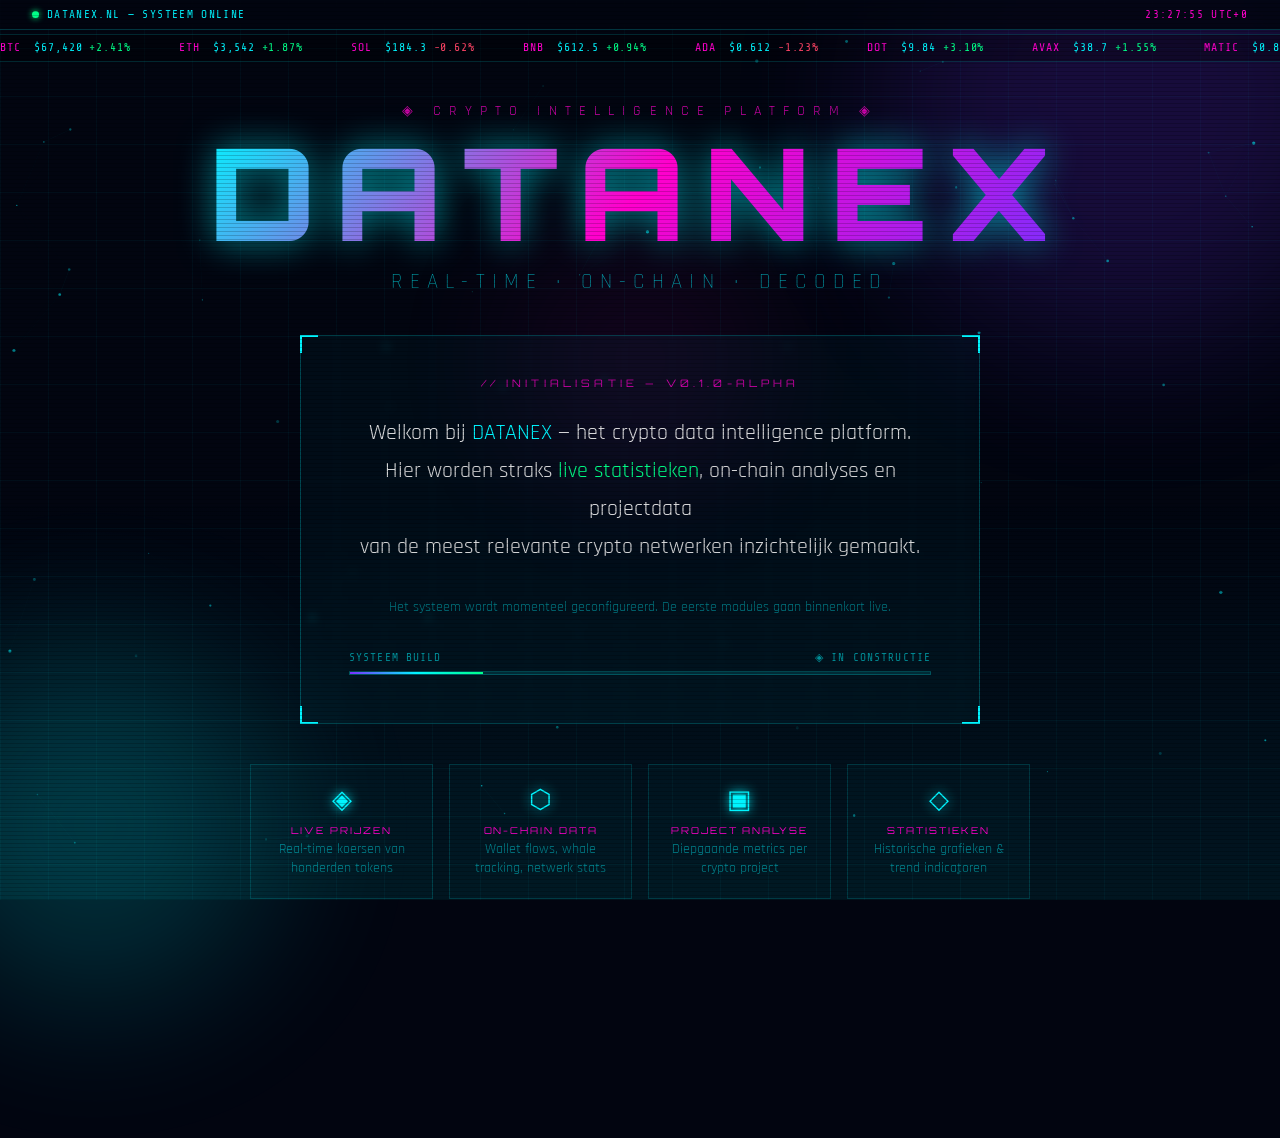
==== index.html @ af49c990 "Volledig schone Git-structuur zonder submappen" ====
<!DOCTYPE html>
<html lang="nl">
<head>
  <meta charset="UTF-8" />
  <meta name="viewport" content="width=device-width, initial-scale=1.0" />
  <title>DATANEX — Crypto Intelligence</title>
  <style>
    @import url('https://fonts.googleapis.com/css2?family=Share+Tech+Mono&family=Orbitron:wght@400;700;900&family=Rajdhani:wght@300;400;600&display=swap');

    *, *::before, *::after { box-sizing: border-box; margin: 0; padding: 0; }

    :root {
      --cyan:    #00f5ff;
      --magenta: #ff00cc;
      --green:   #00ff88;
      --purple:  #7b2fff;
      --dark:    #020510;
      --grid:    rgba(0, 245, 255, 0.04);
    }

    html, body {
      width: 100%; height: 100%;
      background: var(--dark);
      color: var(--cyan);
      font-family: 'Share Tech Mono', monospace;
      overflow-x: hidden;
    }

    /* ── SCANLINES ── */
    body::after {
      content: '';
      position: fixed; inset: 0;
      background: repeating-linear-gradient(
        to bottom,
        transparent 0px,
        transparent 3px,
        rgba(0,0,0,0.18) 3px,
        rgba(0,0,0,0.18) 4px
      );
      pointer-events: none;
      z-index: 999;
    }

    /* ── GRID BACKGROUND ── */
    .grid-bg {
      position: fixed; inset: 0; z-index: 0;
      background-image:
        linear-gradient(var(--grid) 1px, transparent 1px),
        linear-gradient(90deg, var(--grid) 1px, transparent 1px);
      background-size: 48px 48px;
      animation: grid-drift 20s linear infinite;
    }

    @keyframes grid-drift {
      0%   { background-position: 0 0; }
      100% { background-position: 0 48px; }
    }

    /* ── HORIZON LINE ── */
    .horizon {
      position: fixed;
      bottom: 0; left: 0; right: 0;
      height: 45vh;
      background: linear-gradient(
        to top,
        rgba(0,245,255,0.07) 0%,
        transparent 100%
      );
      perspective: 600px;
      z-index: 0;
      pointer-events: none;
    }

    /* ── PARTICLES CANVAS ── */
    #particles { position: fixed; inset: 0; z-index: 1; pointer-events: none; }

    /* ── LAYOUT ── */
    .wrapper {
      position: relative; z-index: 10;
      min-height: 100vh;
      display: flex;
      flex-direction: column;
      align-items: center;
      justify-content: center;
      padding: 2rem;
      gap: 2.5rem;
    }

    /* ── STATUS BAR ── */
    .status-bar {
      position: fixed;
      top: 0; left: 0; right: 0;
      display: flex;
      align-items: center;
      justify-content: space-between;
      padding: 0.5rem 2rem;
      border-bottom: 1px solid rgba(0,245,255,0.2);
      background: rgba(2,5,16,0.85);
      backdrop-filter: blur(8px);
      font-size: 0.7rem;
      letter-spacing: 0.12em;
      z-index: 100;
    }

    .status-dot {
      display: inline-block;
      width: 7px; height: 7px;
      border-radius: 50%;
      background: var(--green);
      margin-right: 0.5rem;
      box-shadow: 0 0 6px var(--green);
      animation: blink 2s ease-in-out infinite;
    }

    @keyframes blink {
      0%,100% { opacity: 1; }
      50%      { opacity: 0.2; }
    }

    .status-right { color: var(--magenta); }

    /* ── LOGO ── */
    .logo-wrap { text-align: center; position: relative; }

    .logo-sub {
      font-family: 'Rajdhani', sans-serif;
      font-size: 0.85rem;
      letter-spacing: 0.6em;
      color: var(--magenta);
      text-transform: uppercase;
      margin-bottom: 0.5rem;
      opacity: 0.8;
    }

    .logo {
      font-family: 'Orbitron', sans-serif;
      font-size: clamp(3.5rem, 10vw, 8rem);
      font-weight: 900;
      text-transform: uppercase;
      letter-spacing: 0.15em;
      line-height: 1;
      color: transparent;
      background: linear-gradient(135deg, var(--cyan) 0%, var(--magenta) 50%, var(--purple) 100%);
      -webkit-background-clip: text;
      background-clip: text;
      filter: drop-shadow(0 0 18px rgba(0,245,255,0.6));
      animation: holo-shift 6s ease-in-out infinite;
      position: relative;
    }

    .logo::before {
      content: attr(data-text);
      position: absolute; inset: 0;
      background: linear-gradient(135deg, var(--magenta) 0%, var(--cyan) 100%);
      -webkit-background-clip: text;
      background-clip: text;
      color: transparent;
      animation: glitch-1 4s infinite;
      clip-path: polygon(0 30%, 100% 30%, 100% 50%, 0 50%);
      opacity: 0;
    }

    .logo::after {
      content: attr(data-text);
      position: absolute; inset: 0;
      color: var(--green);
      animation: glitch-2 4s infinite;
      clip-path: polygon(0 65%, 100% 65%, 100% 80%, 0 80%);
      opacity: 0;
      -webkit-background-clip: unset;
      background-clip: unset;
    }

    @keyframes holo-shift {
      0%,100% { filter: drop-shadow(0 0 18px rgba(0,245,255,0.6)) hue-rotate(0deg); }
      50%      { filter: drop-shadow(0 0 30px rgba(255,0,204,0.7)) hue-rotate(30deg); }
    }

    @keyframes glitch-1 {
      0%,94%,100% { opacity:0; transform:translateX(0); }
      95%          { opacity:0.8; transform:translateX(-4px); }
      97%          { opacity:0.8; transform:translateX(4px); }
      99%          { opacity:0; }
    }

    @keyframes glitch-2 {
      0%,91%,100% { opacity:0; transform:translateX(0); }
      92%          { opacity:0.6; transform:translateX(3px); }
      94%          { opacity:0.6; transform:translateX(-3px); }
      96%          { opacity:0; }
    }

    /* ── TAGLINE ── */
    .tagline {
      font-family: 'Rajdhani', sans-serif;
      font-size: clamp(0.9rem, 2.5vw, 1.3rem);
      font-weight: 300;
      letter-spacing: 0.35em;
      text-transform: uppercase;
      color: rgba(0,245,255,0.65);
      margin-top: 0.8rem;
    }

    /* ── MAIN PANEL ── */
    .panel {
      border: 1px solid rgba(0,245,255,0.25);
      background: rgba(0,245,255,0.03);
      backdrop-filter: blur(4px);
      padding: 2.5rem 3rem;
      max-width: 680px;
      width: 100%;
      position: relative;
      text-align: center;
    }

    /* Corner accents */
    .panel::before, .panel::after,
    .panel .corner-bl, .panel .corner-br {
      content: '';
      position: absolute;
      width: 18px; height: 18px;
      border-color: var(--cyan);
      border-style: solid;
    }
    .panel::before  { top:-1px; left:-1px;  border-width: 2px 0 0 2px; }
    .panel::after   { top:-1px; right:-1px; border-width: 2px 2px 0 0; }
    .panel .corner-bl { bottom:-1px; left:-1px;  border-width: 0 0 2px 2px; }
    .panel .corner-br { bottom:-1px; right:-1px; border-width: 0 2px 2px 0; }

    .panel-title {
      font-family: 'Orbitron', sans-serif;
      font-size: 0.65rem;
      letter-spacing: 0.4em;
      color: var(--magenta);
      text-transform: uppercase;
      margin-bottom: 1.5rem;
      opacity: 0.8;
    }

    .panel-msg {
      font-family: 'Rajdhani', sans-serif;
      font-size: clamp(1.1rem, 2.5vw, 1.4rem);
      font-weight: 400;
      color: rgba(255,255,255,0.85);
      line-height: 1.7;
      margin-bottom: 1.8rem;
    }

    .panel-msg span { color: var(--cyan); }
    .panel-msg em   { color: var(--green); font-style: normal; }

    /* ── PROGRESS BAR ── */
    .progress-wrap { text-align: left; margin-bottom: 0.5rem; }
    .progress-label {
      display: flex; justify-content: space-between;
      font-size: 0.7rem; letter-spacing: 0.1em;
      color: rgba(0,245,255,0.55);
      margin-bottom: 0.4rem;
    }
    .progress-track {
      height: 4px;
      background: rgba(0,245,255,0.1);
      border: 1px solid rgba(0,245,255,0.2);
      overflow: hidden;
    }
    .progress-fill {
      height: 100%;
      background: linear-gradient(90deg, var(--purple), var(--cyan), var(--green));
      animation: progress-glow 3s ease-in-out infinite;
    }
    @keyframes progress-glow {
      0%,100% { filter: brightness(1); }
      50%      { filter: brightness(1.6) drop-shadow(0 0 4px var(--cyan)); }
    }

    /* ── FEATURE GRID ── */
    .features {
      display: grid;
      grid-template-columns: repeat(auto-fit, minmax(160px, 1fr));
      gap: 1rem;
      max-width: 780px;
      width: 100%;
    }

    .feature {
      border: 1px solid rgba(0,245,255,0.15);
      padding: 1.2rem 1rem;
      background: rgba(0,245,255,0.02);
      text-align: center;
      position: relative;
      overflow: hidden;
      transition: border-color 0.3s, background 0.3s;
    }

    .feature:hover {
      border-color: rgba(0,245,255,0.5);
      background: rgba(0,245,255,0.06);
    }

    .feature::after {
      content: '';
      position: absolute;
      top: -100%; left: -60%;
      width: 50%; height: 200%;
      background: linear-gradient(105deg, transparent 40%, rgba(0,245,255,0.08) 50%, transparent 60%);
      transition: left 0.6s;
    }

    .feature:hover::after { left: 160%; }

    .feature-icon {
      font-size: 1.6rem;
      margin-bottom: 0.6rem;
      display: block;
      filter: drop-shadow(0 0 6px var(--cyan));
    }

    .feature-name {
      font-family: 'Orbitron', sans-serif;
      font-size: 0.6rem;
      letter-spacing: 0.2em;
      color: var(--magenta);
      text-transform: uppercase;
      margin-bottom: 0.3rem;
    }

    .feature-desc {
      font-family: 'Rajdhani', sans-serif;
      font-size: 0.85rem;
      color: rgba(0,245,255,0.5);
      line-height: 1.4;
    }

    /* ── TICKER ── */
    .ticker-wrap {
      width: 100%;
      border-top: 1px solid rgba(0,245,255,0.15);
      border-bottom: 1px solid rgba(0,245,255,0.15);
      overflow: hidden;
      padding: 0.4rem 0;
      background: rgba(0,0,0,0.3);
    }

    .ticker {
      display: flex;
      gap: 3rem;
      animation: ticker-scroll 28s linear infinite;
      white-space: nowrap;
      width: max-content;
    }

    @keyframes ticker-scroll {
      0%   { transform: translateX(0); }
      100% { transform: translateX(-50%); }
    }

    .tick-item {
      font-size: 0.72rem;
      letter-spacing: 0.08em;
    }
    .tick-item .sym { color: var(--magenta); margin-right: 0.4rem; }
    .tick-item .up  { color: var(--green); }
    .tick-item .dn  { color: #ff4466; }

    /* ── TERMINAL BLOCK ── */
    .terminal {
      font-size: 0.72rem;
      line-height: 1.9;
      letter-spacing: 0.05em;
      text-align: left;
      color: var(--green);
      max-width: 540px;
      width: 100%;
      padding: 1.2rem 1.5rem;
      border: 1px solid rgba(0,255,136,0.2);
      background: rgba(0,255,136,0.02);
      position: relative;
    }

    .terminal-title {
      position: absolute;
      top: -0.6rem; left: 1rem;
      background: var(--dark);
      padding: 0 0.5rem;
      font-size: 0.6rem;
      color: rgba(0,255,136,0.5);
      letter-spacing: 0.2em;
    }

    .cursor {
      display: inline-block;
      width: 8px; height: 1em;
      background: var(--green);
      vertical-align: middle;
      animation: cur-blink 1s step-end infinite;
    }

    @keyframes cur-blink {
      0%,100% { opacity: 1; }
      50%      { opacity: 0; }
    }

    /* ── FOOTER ── */
    .footer {
      font-size: 0.62rem;
      letter-spacing: 0.15em;
      color: rgba(0,245,255,0.25);
      text-align: center;
      padding-bottom: 2rem;
    }

    /* ── GLOW ORBS ── */
    .orb {
      position: fixed;
      border-radius: 50%;
      filter: blur(80px);
      pointer-events: none;
      z-index: 0;
      opacity: 0.18;
    }

    .orb-1 {
      width: 500px; height: 500px;
      background: var(--purple);
      top: -150px; right: -100px;
      animation: orb-float 12s ease-in-out infinite alternate;
    }

    .orb-2 {
      width: 350px; height: 350px;
      background: var(--cyan);
      bottom: -100px; left: -80px;
      animation: orb-float 15s ease-in-out infinite alternate-reverse;
    }

    .orb-3 {
      width: 250px; height: 250px;
      background: var(--magenta);
      top: 40%; left: 50%;
      transform: translate(-50%, -50%);
      animation: orb-float 9s ease-in-out infinite alternate;
      opacity: 0.08;
    }

    @keyframes orb-float {
      0%   { transform: translate(0, 0) scale(1); }
      100% { transform: translate(30px, 40px) scale(1.1); }
    }
  </style>
</head>
<body>

  <!-- Background layers -->
  <div class="grid-bg"></div>
  <div class="horizon"></div>
  <div class="orb orb-1"></div>
  <div class="orb orb-2"></div>
  <div class="orb orb-3"></div>
  <canvas id="particles"></canvas>

  <!-- Status bar -->
  <header class="status-bar">
    <div><span class="status-dot"></span>DATANEX.NL — SYSTEEM ONLINE</div>
    <div class="status-right" id="clock">--:--:--</div>
  </header>

  <!-- Main ticker -->
  <div class="ticker-wrap" style="position:fixed;top:34px;left:0;right:0;z-index:99;">
    <div class="ticker" id="ticker">
      <!-- duplicated for infinite loop -->
    </div>
  </div>

  <!-- Page content -->
  <main class="wrapper" style="margin-top: 70px;">

    <!-- Logo -->
    <div class="logo-wrap">
      <div class="logo-sub">◈ Crypto Intelligence Platform ◈</div>
      <h1 class="logo" data-text="DATANEX">DATANEX</h1>
      <div class="tagline">Real-Time · On-Chain · Decoded</div>
    </div>

    <!-- Welcome panel -->
    <div class="panel">
      <div class="corner-bl"></div>
      <div class="corner-br"></div>
      <div class="panel-title">// INITIALISATIE — v0.1.0-alpha</div>
      <p class="panel-msg">
        Welkom bij <span>DATANEX</span> — het crypto data intelligence platform.<br/>
        Hier worden straks <em>live statistieken</em>, on-chain analyses en projectdata<br/>
        van de meest relevante crypto netwerken inzichtelijk gemaakt.
      </p>
      <p class="panel-msg" style="font-size:0.9rem; color:rgba(0,245,255,0.45); margin-bottom:2rem;">
        Het systeem wordt momenteel geconfigureerd. De eerste modules gaan binnenkort live.
      </p>
      <div class="progress-wrap">
        <div class="progress-label"><span>SYSTEEM BUILD</span><span>◈ IN CONSTRUCTIE</span></div>
        <div class="progress-track">
          <div class="progress-fill" style="width:23%"></div>
        </div>
      </div>
    </div>

    <!-- Feature cards -->
    <div class="features">
      <div class="feature">
        <span class="feature-icon">◈</span>
        <div class="feature-name">Live Prijzen</div>
        <div class="feature-desc">Real-time koersen van honderden tokens</div>
      </div>
      <div class="feature">
        <span class="feature-icon">⬡</span>
        <div class="feature-name">On-Chain Data</div>
        <div class="feature-desc">Wallet flows, whale tracking, netwerk stats</div>
      </div>
      <div class="feature">
        <span class="feature-icon">▣</span>
        <div class="feature-name">Project Analyse</div>
        <div class="feature-desc">Diepgaande metrics per crypto project</div>
      </div>
      <div class="feature">
        <span class="feature-icon">◇</span>
        <div class="feature-name">Statistieken</div>
        <div class="feature-desc">Historische grafieken & trend indicatoren</div>
      </div>
    </div>

    <!-- Terminal log -->
    <div class="terminal">
      <div class="terminal-title">SYSTEM LOG</div>
      <div id="term-lines"></div>
      <span class="cursor"></span>
    </div>

    <footer class="footer">
      &copy; 2026 DATANEX.NL — ALL SYSTEMS NOMINAL — BUILD 0001
    </footer>
  </main>

  <script>
    // ── CLOCK ──
    function updateClock() {
      const now = new Date();
      document.getElementById('clock').textContent =
        now.toLocaleTimeString('nl-NL', { hour12: false }) +
        ' UTC+' + (-now.getTimezoneOffset() / 60);
    }
    updateClock();
    setInterval(updateClock, 1000);

    // ── FAKE TICKER DATA ──
    const coins = [
      { sym:'BTC', price:'67,420', chg:'+2.41%', up:true },
      { sym:'ETH', price:'3,542',  chg:'+1.87%', up:true },
      { sym:'SOL', price:'184.3',  chg:'-0.62%', up:false },
      { sym:'BNB', price:'612.5',  chg:'+0.94%', up:true },
      { sym:'ADA', price:'0.612',  chg:'-1.23%', up:false },
      { sym:'DOT', price:'9.84',   chg:'+3.10%', up:true },
      { sym:'AVAX',price:'38.7',   chg:'+1.55%', up:true },
      { sym:'MATIC',price:'0.891', chg:'-0.38%', up:false },
      { sym:'LINK', price:'17.44', chg:'+2.08%', up:true },
      { sym:'XRP',  price:'0.624', chg:'+0.75%', up:true },
    ];

    function buildTicker() {
      const ticker = document.getElementById('ticker');
      const items = [...coins, ...coins].map(c =>
        `<span class="tick-item">
          <span class="sym">${c.sym}</span>
          $${c.price}
          <span class="${c.up ? 'up' : 'dn'}">${c.chg}</span>
        </span>`
      ).join('');
      ticker.innerHTML = items;
    }
    buildTicker();

    // ── TERMINAL LOG ──
    const logs = [
      '> DATANEX kernel v0.1.0 geladen...',
      '> Verbinding met blockchain nodes... OK',
      '> Prijs feeds initialiseren... WACHT',
      '> On-chain scanner modules: OFFLINE',
      '> Dashboard renderer: IN ONTWIKKELING',
      '> Whale alert systeem: BINNENKORT',
      '> API gateway: CONFIGURATIE BEZIG',
      '> Verwachte livegang: Q3 2026',
      '> SYSTEEM GEREED VOOR VERDERE BUILD >>',
    ];

    let li = 0;
    const termEl = document.getElementById('term-lines');

    function typeLog() {
      if (li >= logs.length) return;
      const line = document.createElement('div');
      termEl.appendChild(line);
      let ci = 0;
      const iv = setInterval(() => {
        line.textContent = logs[li].slice(0, ++ci);
        if (ci >= logs[li].length) {
          clearInterval(iv);
          li++;
          setTimeout(typeLog, 600);
        }
      }, 28);
    }
    setTimeout(typeLog, 800);

    // ── PARTICLE CANVAS ──
    const canvas = document.getElementById('particles');
    const ctx = canvas.getContext('2d');

    function resizeCanvas() {
      canvas.width  = window.innerWidth;
      canvas.height = window.innerHeight;
    }
    resizeCanvas();
    window.addEventListener('resize', resizeCanvas);

    const NUM = 70;
    const pts = Array.from({ length: NUM }, () => ({
      x: Math.random() * window.innerWidth,
      y: Math.random() * window.innerHeight,
      vx: (Math.random() - 0.5) * 0.4,
      vy: (Math.random() - 0.5) * 0.4,
      r: Math.random() * 1.4 + 0.3,
      alpha: Math.random() * 0.5 + 0.1,
    }));

    function drawParticles() {
      ctx.clearRect(0, 0, canvas.width, canvas.height);
      pts.forEach(p => {
        p.x += p.vx; p.y += p.vy;
        if (p.x < 0) p.x = canvas.width;
        if (p.x > canvas.width) p.x = 0;
        if (p.y < 0) p.y = canvas.height;
        if (p.y > canvas.height) p.y = 0;

        ctx.beginPath();
        ctx.arc(p.x, p.y, p.r, 0, Math.PI * 2);
        ctx.fillStyle = `rgba(0,245,255,${p.alpha})`;
        ctx.fill();
      });

      // connection lines
      for (let i = 0; i < pts.length; i++) {
        for (let j = i + 1; j < pts.length; j++) {
          const dx = pts[i].x - pts[j].x;
          const dy = pts[i].y - pts[j].y;
          const d = Math.sqrt(dx*dx + dy*dy);
          if (d < 120) {
            ctx.beginPath();
            ctx.moveTo(pts[i].x, pts[i].y);
            ctx.lineTo(pts[j].x, pts[j].y);
            ctx.strokeStyle = `rgba(0,245,255,${0.08 * (1 - d/120)})`;
            ctx.lineWidth = 0.5;
            ctx.stroke();
          }
        }
      }
      requestAnimationFrame(drawParticles);
    }
    drawParticles();
  </script>
</body>
</html>
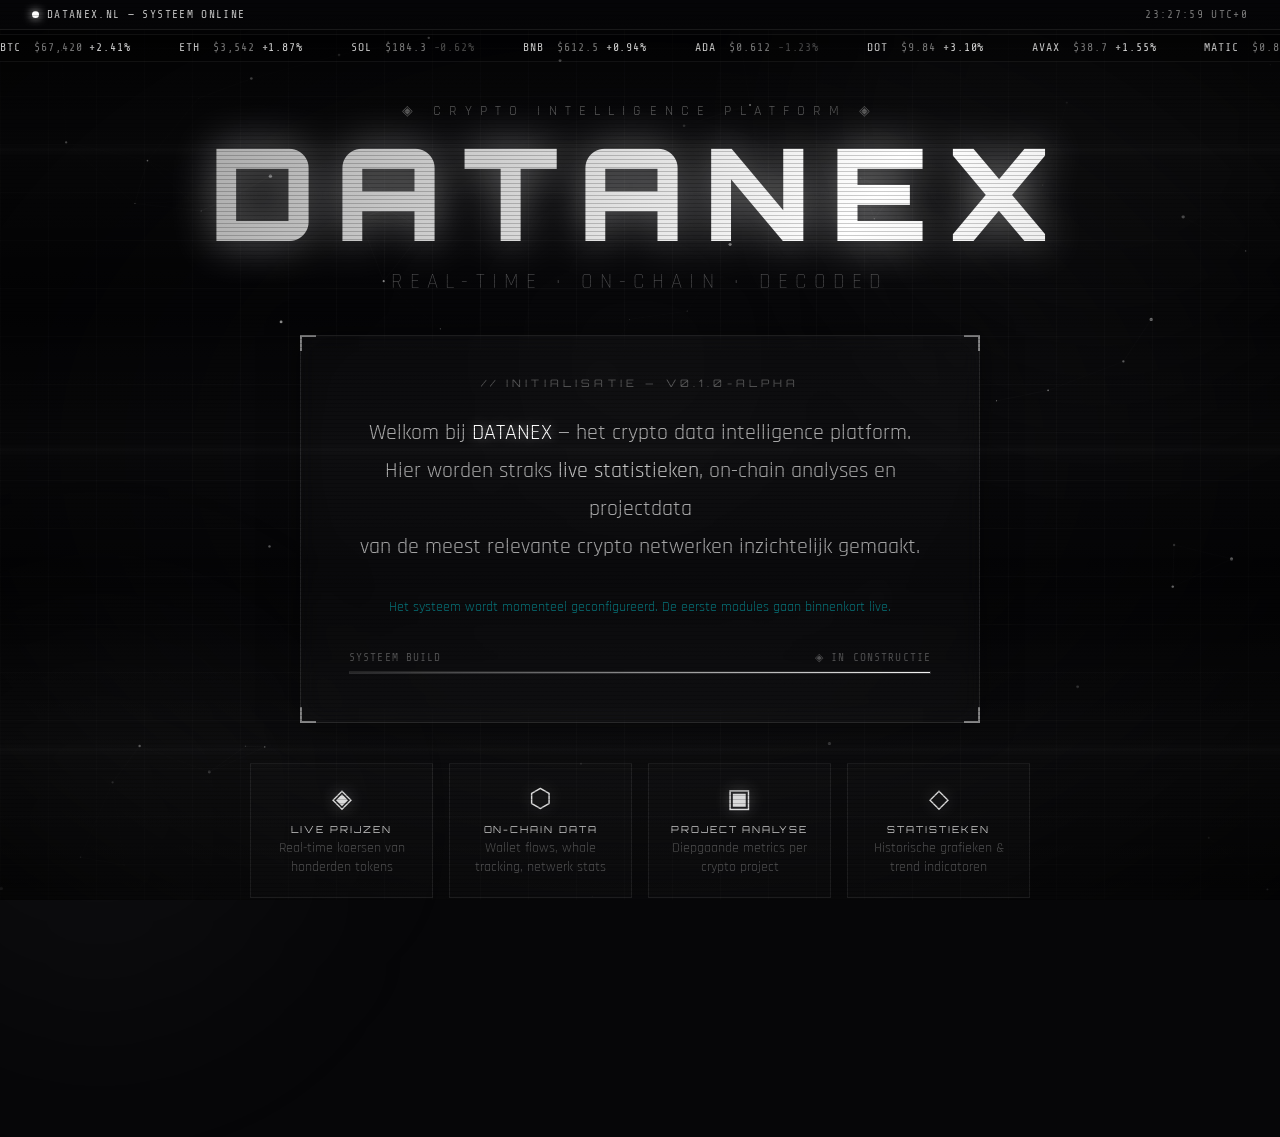
==== commit 7ba4f24d: "Nieuwe updates en verbeteringen via Claude" ====
--- a/index.html
+++ b/index.html
@@ -10,18 +10,18 @@
     *, *::before, *::after { box-sizing: border-box; margin: 0; padding: 0; }
 
     :root {
-      --cyan:    #00f5ff;
-      --magenta: #ff00cc;
-      --green:   #00ff88;
-      --purple:  #7b2fff;
-      --dark:    #020510;
-      --grid:    rgba(0, 245, 255, 0.04);
+      --white:  #ffffff;
+      --silver: #c8c8c8;
+      --grey:   #7a7a7a;
+      --dim:    #3a3a3a;
+      --dark:   #060608;
+      --grid:   rgba(255,255,255,0.025);
     }
 
     html, body {
       width: 100%; height: 100%;
       background: var(--dark);
-      color: var(--cyan);
+      color: var(--silver);
       font-family: 'Share Tech Mono', monospace;
       overflow-x: hidden;
     }
@@ -34,11 +34,45 @@
         to bottom,
         transparent 0px,
         transparent 3px,
-        rgba(0,0,0,0.18) 3px,
-        rgba(0,0,0,0.18) 4px
+        rgba(0,0,0,0.2) 3px,
+        rgba(0,0,0,0.2) 4px
       );
       pointer-events: none;
       z-index: 999;
+    }
+
+    /* ── HOLOGRAM SCAN BAND ── */
+    body::before {
+      content: '';
+      position: fixed; inset: 0;
+      background: linear-gradient(
+        to bottom,
+        transparent 0%,
+        rgba(255,255,255,0.018) 48%,
+        rgba(255,255,255,0.035) 50%,
+        rgba(255,255,255,0.018) 52%,
+        transparent 100%
+      );
+      background-size: 100% 300px;
+      animation: holo-scan 9s linear infinite;
+      pointer-events: none;
+      z-index: 998;
+    }
+
+    @keyframes holo-scan {
+      0%   { background-position: 0 -300px; }
+      100% { background-position: 0 calc(100vh + 300px); }
+    }
+
+    /* ── VIGNETTE ── */
+    .vignette {
+      position: fixed; inset: 0; z-index: 2;
+      background: radial-gradient(
+        ellipse at center,
+        transparent 35%,
+        rgba(0,0,0,0.75) 100%
+      );
+      pointer-events: none;
     }
 
     /* ── GRID BACKGROUND ── */
@@ -60,13 +94,12 @@
     .horizon {
       position: fixed;
       bottom: 0; left: 0; right: 0;
-      height: 45vh;
+      height: 40vh;
       background: linear-gradient(
         to top,
-        rgba(0,245,255,0.07) 0%,
+        rgba(255,255,255,0.04) 0%,
         transparent 100%
       );
-      perspective: 600px;
       z-index: 0;
       pointer-events: none;
     }
@@ -84,6 +117,13 @@
       justify-content: center;
       padding: 2rem;
       gap: 2.5rem;
+      animation: holo-flicker 10s ease-in-out infinite;
+    }
+
+    @keyframes holo-flicker {
+      0%,89%,91%,93%,100% { opacity: 1; }
+      90%  { opacity: 0.88; }
+      92%  { opacity: 0.95; }
     }
 
     /* ── STATUS BAR ── */
@@ -94,9 +134,9 @@
       align-items: center;
       justify-content: space-between;
       padding: 0.5rem 2rem;
-      border-bottom: 1px solid rgba(0,245,255,0.2);
-      background: rgba(2,5,16,0.85);
-      backdrop-filter: blur(8px);
+      border-bottom: 1px solid rgba(255,255,255,0.08);
+      background: rgba(6,6,8,0.9);
+      backdrop-filter: blur(10px);
       font-size: 0.7rem;
       letter-spacing: 0.12em;
       z-index: 100;
@@ -106,18 +146,18 @@
       display: inline-block;
       width: 7px; height: 7px;
       border-radius: 50%;
-      background: var(--green);
+      background: var(--white);
       margin-right: 0.5rem;
-      box-shadow: 0 0 6px var(--green);
-      animation: blink 2s ease-in-out infinite;
+      box-shadow: 0 0 8px rgba(255,255,255,0.9), 0 0 16px rgba(255,255,255,0.3);
+      animation: blink 2.5s ease-in-out infinite;
     }
 
     @keyframes blink {
-      0%,100% { opacity: 1; }
-      50%      { opacity: 0.2; }
-    }
-
-    .status-right { color: var(--magenta); }
+      0%,100% { opacity: 1; box-shadow: 0 0 8px rgba(255,255,255,0.9), 0 0 16px rgba(255,255,255,0.3); }
+      50%      { opacity: 0.12; box-shadow: none; }
+    }
+
+    .status-right { color: var(--grey); }
 
     /* ── LOGO ── */
     .logo-wrap { text-align: center; position: relative; }
@@ -126,10 +166,10 @@
       font-family: 'Rajdhani', sans-serif;
       font-size: 0.85rem;
       letter-spacing: 0.6em;
-      color: var(--magenta);
+      color: var(--grey);
       text-transform: uppercase;
       margin-bottom: 0.5rem;
-      opacity: 0.8;
+      opacity: 0.7;
     }
 
     .logo {
@@ -140,54 +180,65 @@
       letter-spacing: 0.15em;
       line-height: 1;
       color: transparent;
-      background: linear-gradient(135deg, var(--cyan) 0%, var(--magenta) 50%, var(--purple) 100%);
+      background: linear-gradient(
+        125deg,
+        #aaaaaa 0%,
+        #ffffff 25%,
+        #dddddd 40%,
+        #ffffff 55%,
+        #888888 75%,
+        #ffffff 90%,
+        #cccccc 100%
+      );
+      background-size: 300% 300%;
       -webkit-background-clip: text;
       background-clip: text;
-      filter: drop-shadow(0 0 18px rgba(0,245,255,0.6));
-      animation: holo-shift 6s ease-in-out infinite;
+      filter: drop-shadow(0 0 22px rgba(255,255,255,0.45));
+      animation: holo-shimmer 6s ease-in-out infinite;
       position: relative;
+    }
+
+    @keyframes holo-shimmer {
+      0%   { background-position: 0% 50%;   filter: drop-shadow(0 0 22px rgba(255,255,255,0.4)); }
+      50%  { background-position: 100% 50%; filter: drop-shadow(0 0 38px rgba(255,255,255,0.7)); }
+      100% { background-position: 0% 50%;   filter: drop-shadow(0 0 22px rgba(255,255,255,0.4)); }
     }
 
     .logo::before {
       content: attr(data-text);
       position: absolute; inset: 0;
-      background: linear-gradient(135deg, var(--magenta) 0%, var(--cyan) 100%);
-      -webkit-background-clip: text;
-      background-clip: text;
-      color: transparent;
-      animation: glitch-1 4s infinite;
-      clip-path: polygon(0 30%, 100% 30%, 100% 50%, 0 50%);
+      color: rgba(255,255,255,0.75);
+      animation: glitch-1 5s infinite;
+      clip-path: polygon(0 18%, 100% 18%, 100% 42%, 0 42%);
       opacity: 0;
+      -webkit-background-clip: unset;
+      background-clip: unset;
     }
 
     .logo::after {
       content: attr(data-text);
       position: absolute; inset: 0;
-      color: var(--green);
-      animation: glitch-2 4s infinite;
-      clip-path: polygon(0 65%, 100% 65%, 100% 80%, 0 80%);
+      color: rgba(160,160,160,0.6);
+      animation: glitch-2 5s infinite;
+      clip-path: polygon(0 58%, 100% 58%, 100% 76%, 0 76%);
       opacity: 0;
       -webkit-background-clip: unset;
       background-clip: unset;
     }
 
-    @keyframes holo-shift {
-      0%,100% { filter: drop-shadow(0 0 18px rgba(0,245,255,0.6)) hue-rotate(0deg); }
-      50%      { filter: drop-shadow(0 0 30px rgba(255,0,204,0.7)) hue-rotate(30deg); }
-    }
-
     @keyframes glitch-1 {
-      0%,94%,100% { opacity:0; transform:translateX(0); }
-      95%          { opacity:0.8; transform:translateX(-4px); }
-      97%          { opacity:0.8; transform:translateX(4px); }
-      99%          { opacity:0; }
+      0%,91%,100% { opacity:0; transform:translateX(0); }
+      92% { opacity:1; transform:translateX(-6px) skewX(-1deg); }
+      94% { opacity:1; transform:translateX(5px); }
+      96% { opacity:0.5; transform:translateX(-2px); }
+      98% { opacity:0; }
     }
 
     @keyframes glitch-2 {
-      0%,91%,100% { opacity:0; transform:translateX(0); }
-      92%          { opacity:0.6; transform:translateX(3px); }
-      94%          { opacity:0.6; transform:translateX(-3px); }
-      96%          { opacity:0; }
+      0%,88%,100% { opacity:0; transform:translateX(0); }
+      89% { opacity:0.8; transform:translateX(5px) skewX(1deg); }
+      92% { opacity:0.8; transform:translateX(-4px); }
+      95% { opacity:0; }
     }
 
     /* ── TAGLINE ── */
@@ -197,20 +248,21 @@
       font-weight: 300;
       letter-spacing: 0.35em;
       text-transform: uppercase;
-      color: rgba(0,245,255,0.65);
+      color: rgba(255,255,255,0.3);
       margin-top: 0.8rem;
     }
 
     /* ── MAIN PANEL ── */
     .panel {
-      border: 1px solid rgba(0,245,255,0.25);
-      background: rgba(0,245,255,0.03);
-      backdrop-filter: blur(4px);
+      border: 1px solid rgba(255,255,255,0.1);
+      background: rgba(255,255,255,0.02);
+      backdrop-filter: blur(10px);
       padding: 2.5rem 3rem;
       max-width: 680px;
       width: 100%;
       position: relative;
       text-align: center;
+      box-shadow: inset 0 0 40px rgba(255,255,255,0.015), 0 0 30px rgba(0,0,0,0.5);
     }
 
     /* Corner accents */
@@ -218,8 +270,8 @@
     .panel .corner-bl, .panel .corner-br {
       content: '';
       position: absolute;
-      width: 18px; height: 18px;
-      border-color: var(--cyan);
+      width: 16px; height: 16px;
+      border-color: rgba(255,255,255,0.45);
       border-style: solid;
     }
     .panel::before  { top:-1px; left:-1px;  border-width: 2px 0 0 2px; }
@@ -231,46 +283,51 @@
       font-family: 'Orbitron', sans-serif;
       font-size: 0.65rem;
       letter-spacing: 0.4em;
-      color: var(--magenta);
+      color: var(--grey);
       text-transform: uppercase;
       margin-bottom: 1.5rem;
-      opacity: 0.8;
+      opacity: 0.7;
     }
 
     .panel-msg {
       font-family: 'Rajdhani', sans-serif;
       font-size: clamp(1.1rem, 2.5vw, 1.4rem);
       font-weight: 400;
-      color: rgba(255,255,255,0.85);
+      color: rgba(255,255,255,0.65);
       line-height: 1.7;
       margin-bottom: 1.8rem;
     }
 
-    .panel-msg span { color: var(--cyan); }
-    .panel-msg em   { color: var(--green); font-style: normal; }
+    .panel-msg span { color: var(--white); text-shadow: 0 0 12px rgba(255,255,255,0.5); }
+    .panel-msg em   { color: var(--silver); font-style: normal; }
 
     /* ── PROGRESS BAR ── */
     .progress-wrap { text-align: left; margin-bottom: 0.5rem; }
     .progress-label {
       display: flex; justify-content: space-between;
       font-size: 0.7rem; letter-spacing: 0.1em;
-      color: rgba(0,245,255,0.55);
+      color: rgba(255,255,255,0.28);
       margin-bottom: 0.4rem;
     }
     .progress-track {
-      height: 4px;
-      background: rgba(0,245,255,0.1);
-      border: 1px solid rgba(0,245,255,0.2);
+      height: 3px;
+      background: rgba(255,255,255,0.05);
+      border: 1px solid rgba(255,255,255,0.08);
       overflow: hidden;
     }
     .progress-fill {
       height: 100%;
-      background: linear-gradient(90deg, var(--purple), var(--cyan), var(--green));
-      animation: progress-glow 3s ease-in-out infinite;
-    }
-    @keyframes progress-glow {
-      0%,100% { filter: brightness(1); }
-      50%      { filter: brightness(1.6) drop-shadow(0 0 4px var(--cyan)); }
+      background: linear-gradient(90deg,
+        rgba(255,255,255,0.05) 0%,
+        rgba(255,255,255,0.95) 50%,
+        rgba(255,255,255,0.05) 100%
+      );
+      background-size: 200% 100%;
+      animation: progress-sweep 2.8s ease-in-out infinite;
+    }
+    @keyframes progress-sweep {
+      0%   { background-position: 200% 0; }
+      100% { background-position: -200% 0; }
     }
 
     /* ── FEATURE GRID ── */
@@ -283,27 +340,34 @@
     }
 
     .feature {
-      border: 1px solid rgba(0,245,255,0.15);
+      border: 1px solid rgba(255,255,255,0.07);
       padding: 1.2rem 1rem;
-      background: rgba(0,245,255,0.02);
+      background: rgba(255,255,255,0.015);
       text-align: center;
       position: relative;
       overflow: hidden;
-      transition: border-color 0.3s, background 0.3s;
+      transition: border-color 0.4s, background 0.4s, box-shadow 0.4s;
     }
 
     .feature:hover {
-      border-color: rgba(0,245,255,0.5);
-      background: rgba(0,245,255,0.06);
-    }
-
+      border-color: rgba(255,255,255,0.28);
+      background: rgba(255,255,255,0.035);
+      box-shadow: 0 0 20px rgba(255,255,255,0.05), inset 0 0 20px rgba(255,255,255,0.02);
+    }
+
+    /* holographic sheen on hover */
     .feature::after {
       content: '';
       position: absolute;
       top: -100%; left: -60%;
       width: 50%; height: 200%;
-      background: linear-gradient(105deg, transparent 40%, rgba(0,245,255,0.08) 50%, transparent 60%);
-      transition: left 0.6s;
+      background: linear-gradient(
+        105deg,
+        transparent 35%,
+        rgba(255,255,255,0.07) 50%,
+        transparent 65%
+      );
+      transition: left 0.7s ease;
     }
 
     .feature:hover::after { left: 160%; }
@@ -312,14 +376,16 @@
       font-size: 1.6rem;
       margin-bottom: 0.6rem;
       display: block;
-      filter: drop-shadow(0 0 6px var(--cyan));
+      filter: drop-shadow(0 0 8px rgba(255,255,255,0.35));
+      color: var(--white);
+      opacity: 0.85;
     }
 
     .feature-name {
       font-family: 'Orbitron', sans-serif;
       font-size: 0.6rem;
       letter-spacing: 0.2em;
-      color: var(--magenta);
+      color: var(--silver);
       text-transform: uppercase;
       margin-bottom: 0.3rem;
     }
@@ -327,18 +393,18 @@
     .feature-desc {
       font-family: 'Rajdhani', sans-serif;
       font-size: 0.85rem;
-      color: rgba(0,245,255,0.5);
+      color: rgba(255,255,255,0.28);
       line-height: 1.4;
     }
 
     /* ── TICKER ── */
     .ticker-wrap {
       width: 100%;
-      border-top: 1px solid rgba(0,245,255,0.15);
-      border-bottom: 1px solid rgba(0,245,255,0.15);
+      border-top: 1px solid rgba(255,255,255,0.06);
+      border-bottom: 1px solid rgba(255,255,255,0.06);
       overflow: hidden;
       padding: 0.4rem 0;
-      background: rgba(0,0,0,0.3);
+      background: rgba(0,0,0,0.35);
     }
 
     .ticker {
@@ -357,10 +423,11 @@
     .tick-item {
       font-size: 0.72rem;
       letter-spacing: 0.08em;
-    }
-    .tick-item .sym { color: var(--magenta); margin-right: 0.4rem; }
-    .tick-item .up  { color: var(--green); }
-    .tick-item .dn  { color: #ff4466; }
+      color: var(--grey);
+    }
+    .tick-item .sym { color: var(--silver); margin-right: 0.4rem; }
+    .tick-item .up  { color: #d8d8d8; }
+    .tick-item .dn  { color: #4a4a4a; }
 
     /* ── TERMINAL BLOCK ── */
     .terminal {
@@ -368,12 +435,12 @@
       line-height: 1.9;
       letter-spacing: 0.05em;
       text-align: left;
-      color: var(--green);
+      color: rgba(255,255,255,0.55);
       max-width: 540px;
       width: 100%;
       padding: 1.2rem 1.5rem;
-      border: 1px solid rgba(0,255,136,0.2);
-      background: rgba(0,255,136,0.02);
+      border: 1px solid rgba(255,255,255,0.08);
+      background: rgba(255,255,255,0.015);
       position: relative;
     }
 
@@ -383,16 +450,17 @@
       background: var(--dark);
       padding: 0 0.5rem;
       font-size: 0.6rem;
-      color: rgba(0,255,136,0.5);
+      color: rgba(255,255,255,0.25);
       letter-spacing: 0.2em;
     }
 
     .cursor {
       display: inline-block;
       width: 8px; height: 1em;
-      background: var(--green);
+      background: rgba(255,255,255,0.75);
       vertical-align: middle;
       animation: cur-blink 1s step-end infinite;
+      box-shadow: 0 0 6px rgba(255,255,255,0.5);
     }
 
     @keyframes cur-blink {
@@ -404,7 +472,7 @@
     .footer {
       font-size: 0.62rem;
       letter-spacing: 0.15em;
-      color: rgba(0,245,255,0.25);
+      color: rgba(255,255,255,0.1);
       text-align: center;
       padding-bottom: 2rem;
     }
@@ -413,38 +481,36 @@
     .orb {
       position: fixed;
       border-radius: 50%;
-      filter: blur(80px);
+      filter: blur(100px);
       pointer-events: none;
       z-index: 0;
-      opacity: 0.18;
     }
 
     .orb-1 {
-      width: 500px; height: 500px;
-      background: var(--purple);
-      top: -150px; right: -100px;
-      animation: orb-float 12s ease-in-out infinite alternate;
+      width: 600px; height: 600px;
+      background: rgba(255,255,255,0.035);
+      top: -180px; right: -120px;
+      animation: orb-float 14s ease-in-out infinite alternate;
     }
 
     .orb-2 {
-      width: 350px; height: 350px;
-      background: var(--cyan);
-      bottom: -100px; left: -80px;
-      animation: orb-float 15s ease-in-out infinite alternate-reverse;
+      width: 400px; height: 400px;
+      background: rgba(200,200,200,0.04);
+      bottom: -120px; left: -100px;
+      animation: orb-float 17s ease-in-out infinite alternate-reverse;
     }
 
     .orb-3 {
-      width: 250px; height: 250px;
-      background: var(--magenta);
+      width: 280px; height: 280px;
+      background: rgba(255,255,255,0.025);
       top: 40%; left: 50%;
       transform: translate(-50%, -50%);
-      animation: orb-float 9s ease-in-out infinite alternate;
-      opacity: 0.08;
+      animation: orb-float 11s ease-in-out infinite alternate;
     }
 
     @keyframes orb-float {
       0%   { transform: translate(0, 0) scale(1); }
-      100% { transform: translate(30px, 40px) scale(1.1); }
+      100% { transform: translate(25px, 35px) scale(1.08); }
     }
   </style>
 </head>
@@ -453,6 +519,7 @@
   <!-- Background layers -->
   <div class="grid-bg"></div>
   <div class="horizon"></div>
+  <div class="vignette"></div>
   <div class="orb orb-1"></div>
   <div class="orb orb-2"></div>
   <div class="orb orb-3"></div>
@@ -497,7 +564,7 @@
       <div class="progress-wrap">
         <div class="progress-label"><span>SYSTEEM BUILD</span><span>◈ IN CONSTRUCTIE</span></div>
         <div class="progress-track">
-          <div class="progress-fill" style="width:23%"></div>
+          <div class="progress-fill" style="width:100%"></div>
         </div>
       </div>
     </div>
@@ -640,7 +707,7 @@
 
         ctx.beginPath();
         ctx.arc(p.x, p.y, p.r, 0, Math.PI * 2);
-        ctx.fillStyle = `rgba(0,245,255,${p.alpha})`;
+        ctx.fillStyle = `rgba(255,255,255,${p.alpha})`;
         ctx.fill();
       });
 
@@ -654,7 +721,7 @@
             ctx.beginPath();
             ctx.moveTo(pts[i].x, pts[i].y);
             ctx.lineTo(pts[j].x, pts[j].y);
-            ctx.strokeStyle = `rgba(0,245,255,${0.08 * (1 - d/120)})`;
+            ctx.strokeStyle = `rgba(255,255,255,${0.07 * (1 - d/120)})`;
             ctx.lineWidth = 0.5;
             ctx.stroke();
           }
